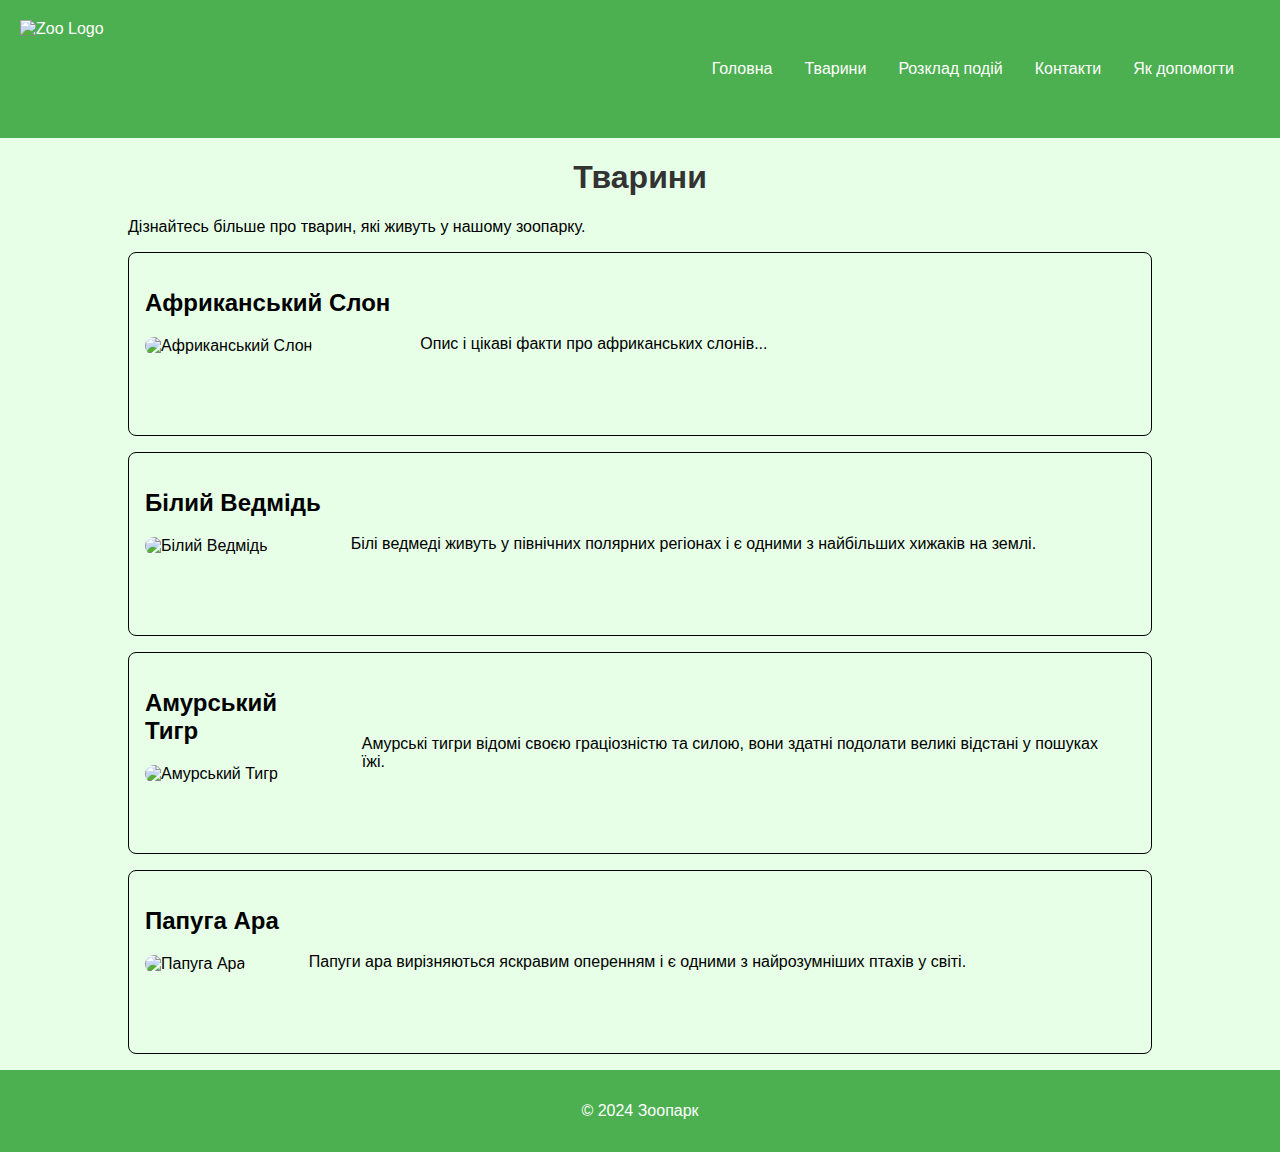
==== animals.html @ b33fe758 "Add files via upload" ====
<!DOCTYPE html>
<html lang="uk">

<head>
    <meta charset="UTF-8">
    <meta name="viewport" content="width=device-width, initial-scale=1.0">
    <title>Тварини</title>
    <link rel="stylesheet" href="style.css">
</head>

<body>
    <header>
        <div class="logo">
            <img src="images/logo.png" alt="Zoo Logo">
        </div>
        <nav class="navbar">
            <ul>
                <li><a href="index.html">Головна</a></li>
                <li><a href="#">Тварини</a></li>
                <li><a href="visits.html">Розклад подій</a></li>
                <li><a href="contacts.html">Контакти</a></li>
                <li><a href="help.html">Як допомогти</a></li>
            </ul>
        </nav>
    </header>
    <main>
        <section class="animals-section">
            <h1>Тварини</h1>
            <p>Дізнайтесь більше про тварин, які живуть у нашому зоопарку.</p>
            <article class="animal-card">
                <div class="animal-card-left">
                    <h2>Африканський Слон</h2>
                    <img src="images/animal1.jfif" alt="Африканський Слон">
                </div>
                <p>Опис і цікаві факти про африканських слонів...</p>
            </article>

            <article class="animal-card">
                <div class="animal-card-left">
                    <h2>Білий Ведмідь</h2>
                    <img src="images/animal3.jpg" alt="Білий Ведмідь">
                </div>
                <p>Білі ведмеді живуть у північних полярних регіонах і є одними з найбільших хижаків на землі.</p>
            </article>

            <article class="animal-card">
                <div class="animal-card-left">
                    <h2>Амурський Тигр</h2>
                    <img src="images/animal2.jpg" alt="Амурський Тигр">
                </div>
                <p>Амурські тигри відомі своєю граціозністю та силою, вони здатні подолати великі відстані у пошуках
                    їжі.
                </p>
            </article>

            <article class="animal-card">
                <div class="animal-card-left">
                    <h2>Папуга Ара</h2>
                    <img src="images/amimal3.jfif" alt="Папуга Ара">
                </div>
                <p>Папуги ара вирізняються яскравим оперенням і є одними з найрозумніших птахів у світі.</p>
            </article>
        </section>
    </main>
    <footer>
        <p>© 2024 Зоопарк</p>
    </footer>
</body>

</html>
---- style.css ----
html {
    height: 100%;
}

body {
    display: flex;
    flex-direction: column;
    min-height: 100vh;
    font-family: 'Arial', sans-serif;
    margin: 0;
    padding: 0;
    box-sizing: border-box;
    background: #e7ffe7;
}

main {
    flex: 1;
    padding: 0 10%;
}

header {
    background-color: #4CAF50;
    color: white;
    padding: 20px;
    display: flex;
    justify-content: space-between;
}

.logo img {
    width: 30%;
    cursor: pointer;
}

.navbar ul {
    list-style-type: none;
    padding: 10px;
    overflow: hidden;
}

.navbar li {
    float: left;
}

.navbar a {
    display: block;
    color: white;
    text-align: center;
    padding: 14px 16px;
    text-decoration: none;
    border-radius: 20%;
}

.navbar a:hover {
    background-color: #3e8e41;
}

.section {
    background: #fff;
    margin: 1rem 0;
    padding: 1rem;
    border-radius: 8px;
    box-shadow: 0 2px 5px rgba(0, 0, 0, 0.1);
}

.help-section ul {
    list-style-type: none;
    padding: 0;
}

.help-section li {
    margin-bottom: 0.5rem;
    padding: 0.75rem;
    border-radius: 5px;
    font-weight: bold;
    background: #cde4af;
}

.help-section li:hover {
    cursor: pointer;
}

.contact-section address {
    padding: 1rem;
    border-radius: 5px;
    font-style: normal;
    line-height: 1.8;
}

.contact-section strong {
    color: #333;
}

h1 {
    color: #333;
    font-size: 2rem;
    text-align: center;
}

.animal-card, .event-item {
    margin-bottom: 1rem;
    padding: 1rem;
    border-radius: 8px;
    border: 1px solid black;
}

.animal-card {
    display: flex;
}

.animal-card img, .event-item img {
    max-width: 200px;
    border-radius: 15px;
}

.animal-card p {
    padding: 50px 30px;
}

footer {
    background-color: #4CAF50;
    color: #fff;
    text-align: center;
    padding: 1rem 0;
    width: 100%;
}

@media (max-width: 768px) {
    header, footer {
        text-align: center;
    }
}

@media (max-width: 600px) {
    .navbar li {
        float: none;
    }
}
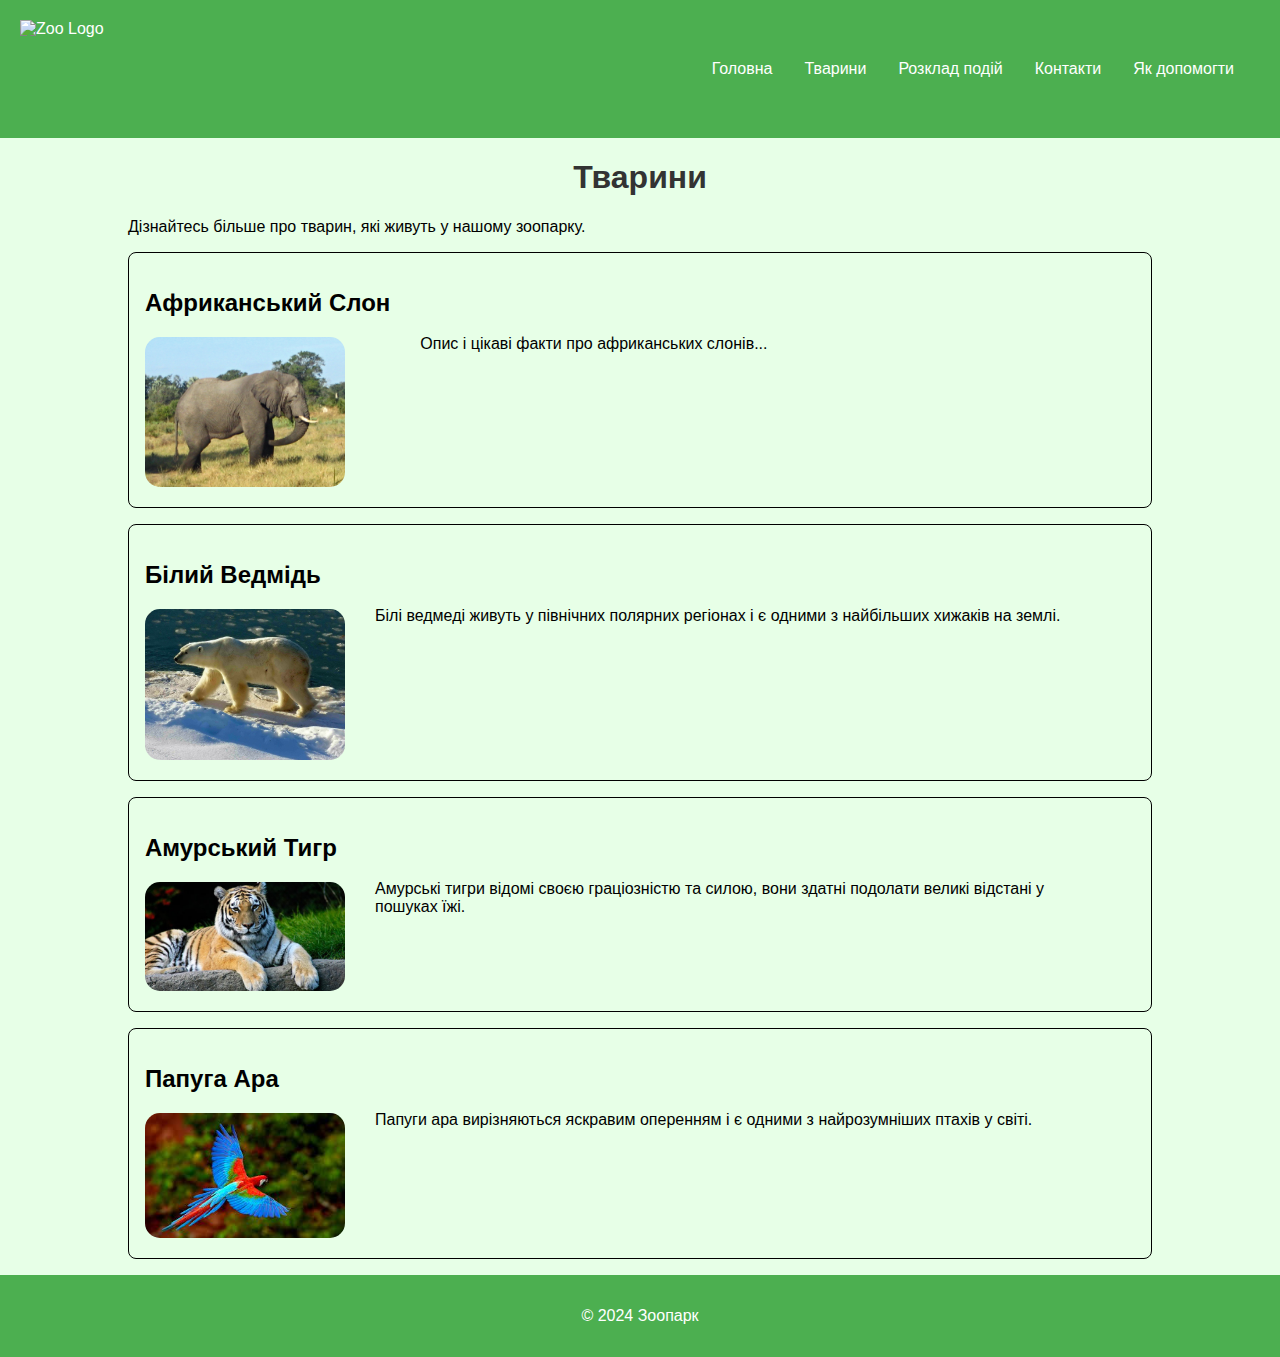
==== commit b252f2bb: "Update animals.html" ====
--- a/animals.html
+++ b/animals.html
@@ -30,7 +30,7 @@
             <article class="animal-card">
                 <div class="animal-card-left">
                     <h2>Африканський Слон</h2>
-                    <img src="images/animal1.jfif" alt="Африканський Слон">
+                    <img src="animal1.jfif" alt="Африканський Слон">
                 </div>
                 <p>Опис і цікаві факти про африканських слонів...</p>
             </article>
@@ -38,7 +38,7 @@
             <article class="animal-card">
                 <div class="animal-card-left">
                     <h2>Білий Ведмідь</h2>
-                    <img src="images/animal3.jpg" alt="Білий Ведмідь">
+                    <img src="animal3.jpg" alt="Білий Ведмідь">
                 </div>
                 <p>Білі ведмеді живуть у північних полярних регіонах і є одними з найбільших хижаків на землі.</p>
             </article>
@@ -46,7 +46,7 @@
             <article class="animal-card">
                 <div class="animal-card-left">
                     <h2>Амурський Тигр</h2>
-                    <img src="images/animal2.jpg" alt="Амурський Тигр">
+                    <img src="animal2.jpg" alt="Амурський Тигр">
                 </div>
                 <p>Амурські тигри відомі своєю граціозністю та силою, вони здатні подолати великі відстані у пошуках
                     їжі.
@@ -56,7 +56,7 @@
             <article class="animal-card">
                 <div class="animal-card-left">
                     <h2>Папуга Ара</h2>
-                    <img src="images/amimal3.jfif" alt="Папуга Ара">
+                    <img src="amimal3.jfif" alt="Папуга Ара">
                 </div>
                 <p>Папуги ара вирізняються яскравим оперенням і є одними з найрозумніших птахів у світі.</p>
             </article>
@@ -67,4 +67,4 @@
     </footer>
 </body>
 
-</html>+</html>
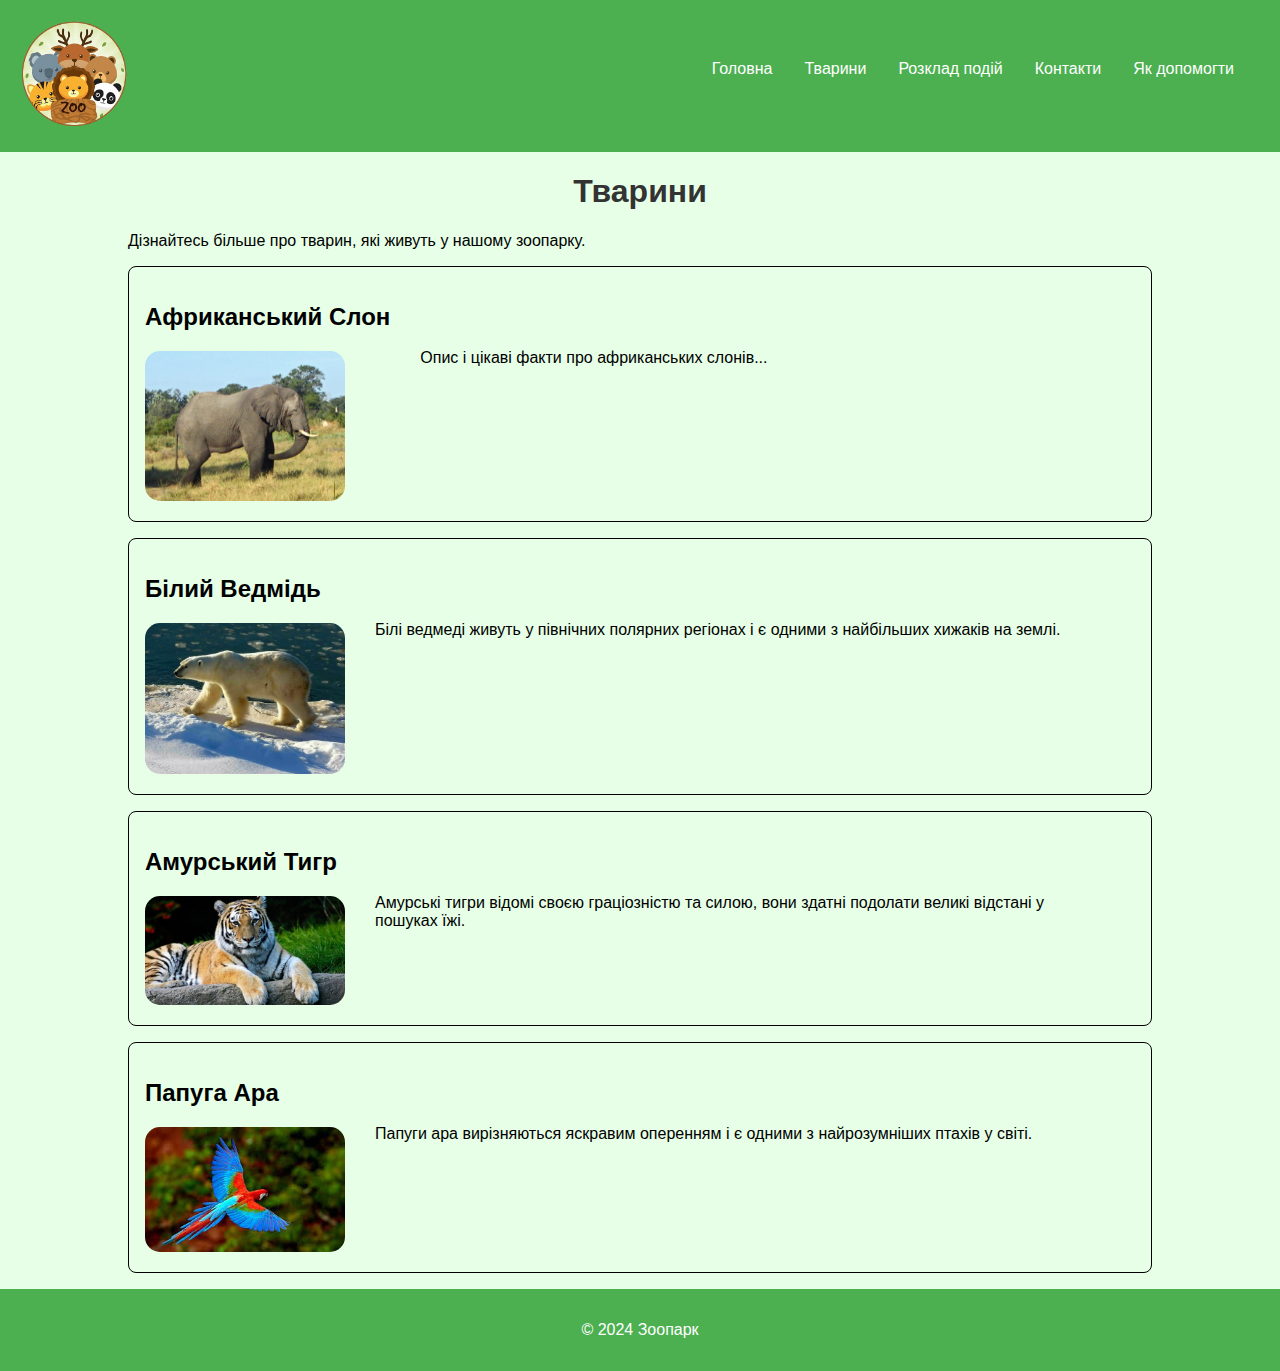
==== commit c38c29fb: "Update animals.html" ====
--- a/animals.html
+++ b/animals.html
@@ -11,7 +11,7 @@
 <body>
     <header>
         <div class="logo">
-            <img src="images/logo.png" alt="Zoo Logo">
+            <img src="logo.png" alt="Zoo Logo">
         </div>
         <nav class="navbar">
             <ul>
